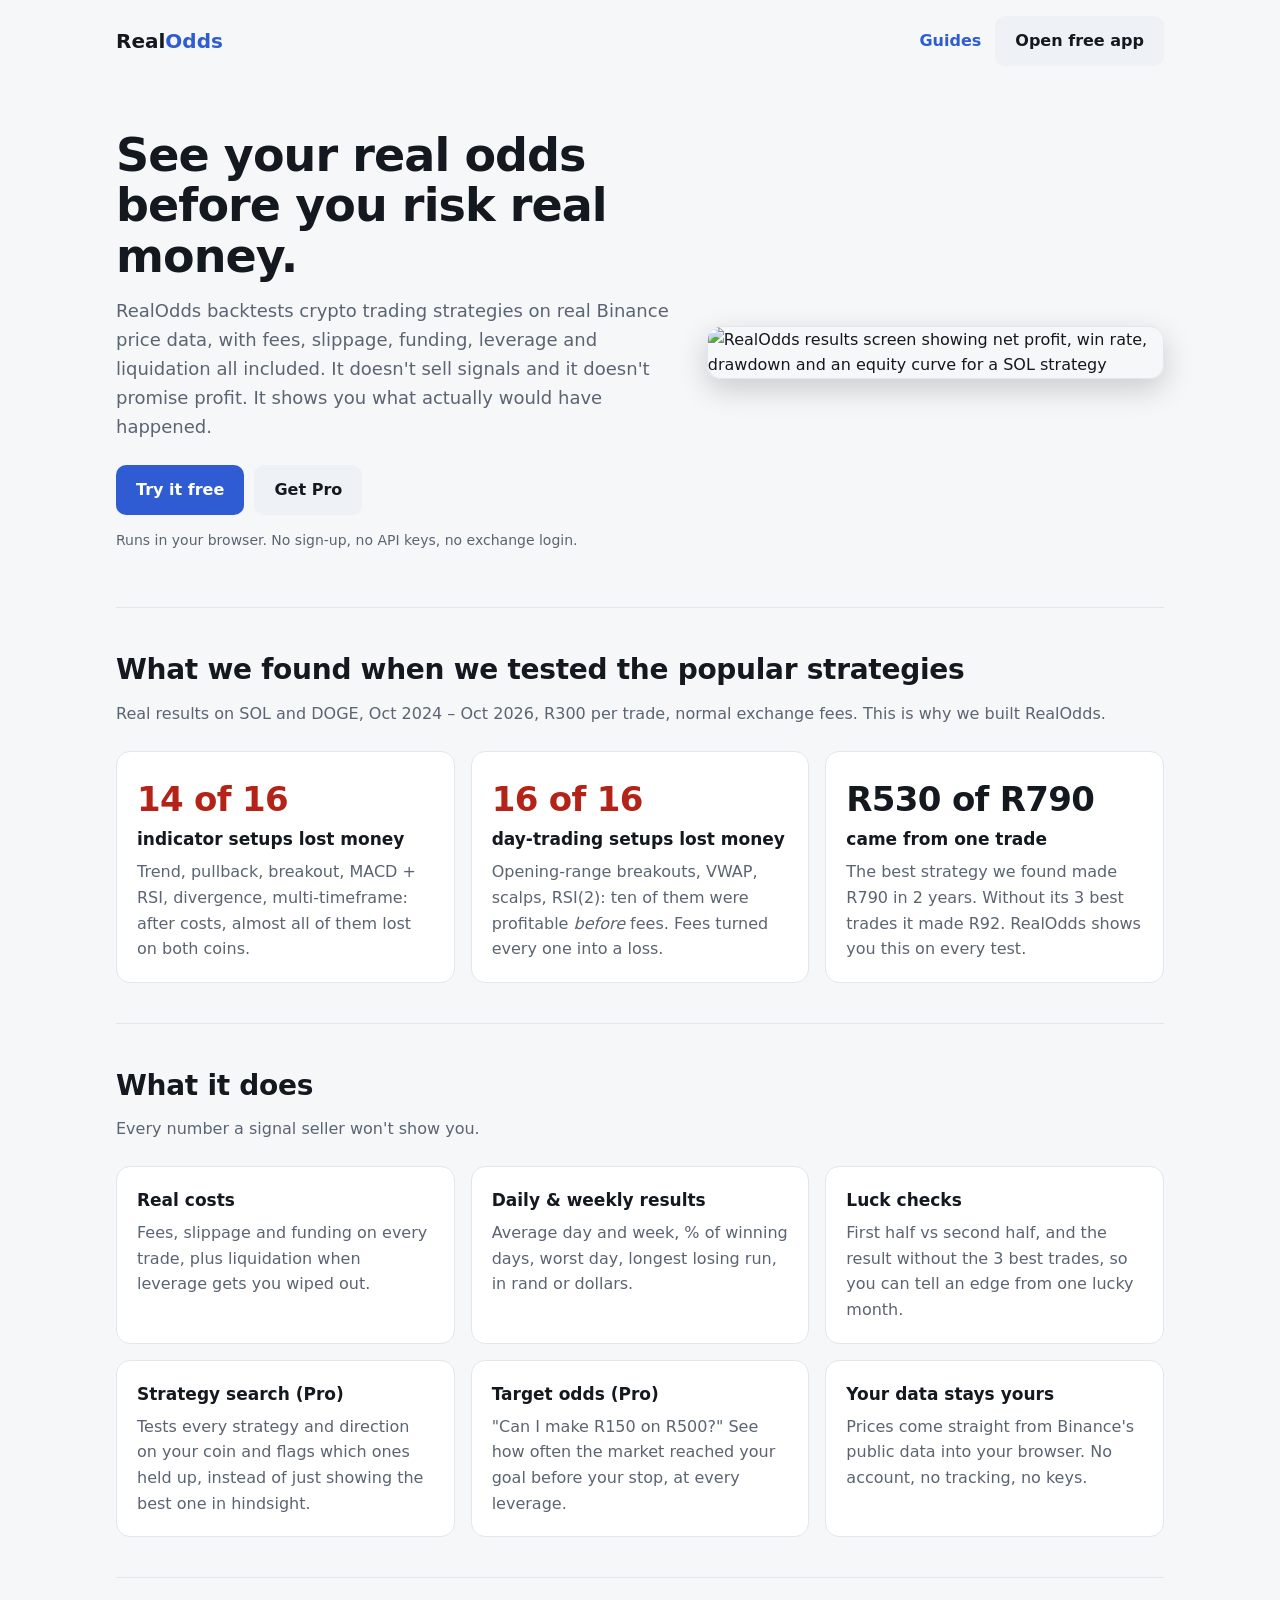
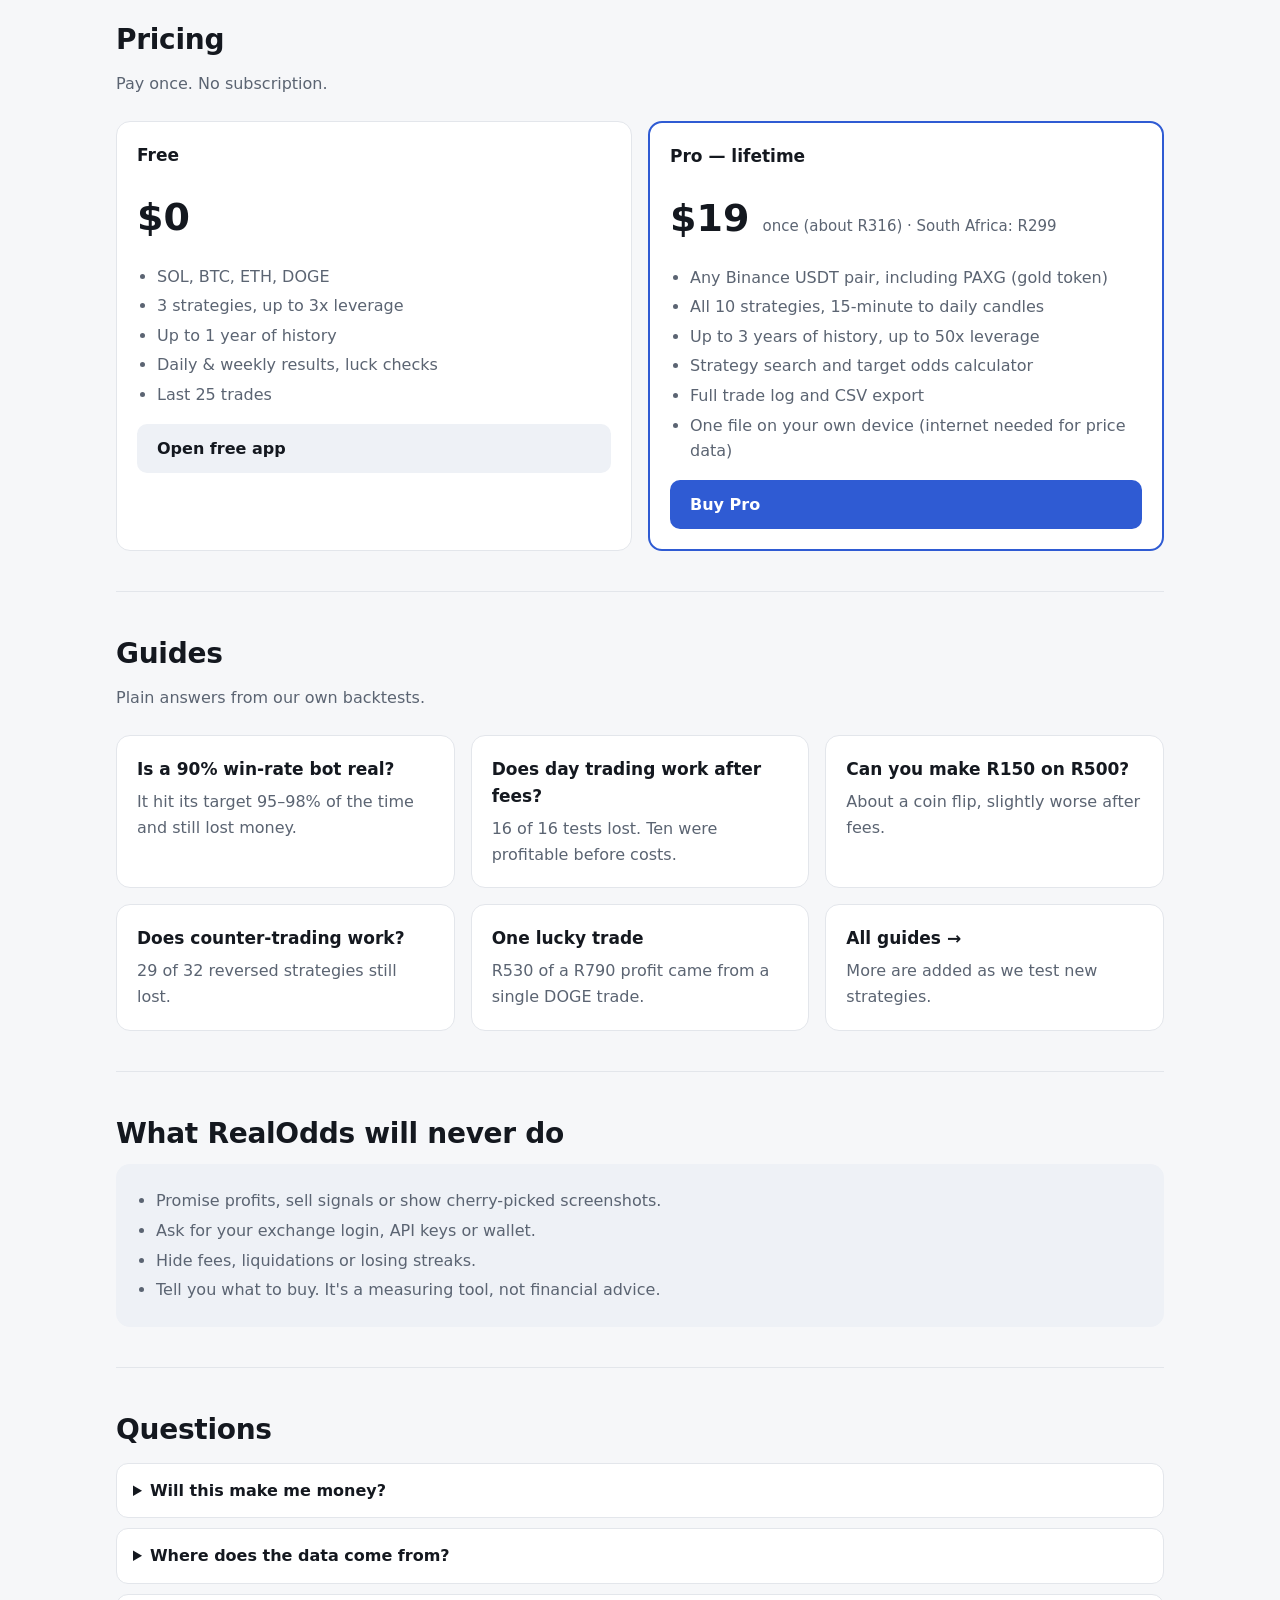
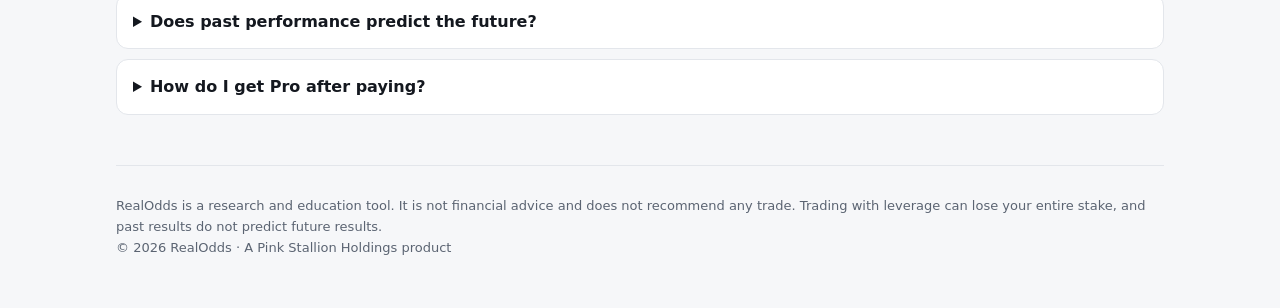
==== index.html @ 90343d5e "Add files via upload" ====
<!doctype html>
<html lang="en">
<head>
<meta charset="utf-8">
<meta name="viewport" content="width=device-width, initial-scale=1">
<title>RealOdds — Test Crypto Strategies</title>
<meta name="description" content="See your real odds before you risk real money. Backtest crypto strategies on real Binance data with fees, leverage and liquidation included. No profit claims.">
<meta property="og:title" content="RealOdds — see your real odds before you trade">
<meta property="og:description" content="Backtest crypto strategies on real market data with real fees, leverage and liquidation. Free to try.">
<meta property="og:image" content="assets/screenshot.jpg">
<style>
:root{--bg:#f6f7f9;--panel:#fff;--ink:#14181f;--muted:#5b6472;--line:#e3e6eb;--accent:#2f5bd3;--accent-ink:#fff;--good:#137a4b;--bad:#b42318;--chip:#eef1f6}
@media (prefers-color-scheme:dark){:root:not([data-theme="light"]){--bg:#0f1217;--panel:#171b22;--ink:#e8ebf0;--muted:#9aa3b2;--line:#2a303a;--accent:#6d8fff;--accent-ink:#0b0e13;--good:#3ccf8e;--bad:#ff6b5e;--chip:#222833}}
:root[data-theme="dark"]{--bg:#0f1217;--panel:#171b22;--ink:#e8ebf0;--muted:#9aa3b2;--line:#2a303a;--accent:#6d8fff;--accent-ink:#0b0e13;--good:#3ccf8e;--bad:#ff6b5e;--chip:#222833}
*{box-sizing:border-box}html,body{margin:0;background:var(--bg);color:var(--ink);font:16px/1.6 system-ui,-apple-system,"Segoe UI",Roboto,sans-serif}
.wrap{max-width:1080px;margin:0 auto;padding:0 16px}
nav{display:flex;justify-content:space-between;align-items:center;padding:16px 0}
.brand{font-weight:800;font-size:20px}.brand span{color:var(--accent)}
a{color:var(--accent)}
.btn{display:inline-block;background:var(--accent);color:var(--accent-ink);padding:12px 20px;border-radius:10px;font-weight:700;text-decoration:none}
.btn.ghost{background:var(--chip);color:var(--ink)}
.hero{padding:48px 0 32px;display:grid;grid-template-columns:1.1fr .9fr;gap:32px;align-items:center}
@media(max-width:860px){.hero{grid-template-columns:1fr;padding-top:24px}}
h1{font-size:clamp(30px,5vw,46px);line-height:1.1;margin:0 0 16px;letter-spacing:-.02em}
.lead{font-size:18px;color:var(--muted);margin:0 0 24px}
.shot{width:100%;border-radius:14px;border:1px solid var(--line);box-shadow:0 10px 30px rgba(0,0,0,.18)}
section{padding:40px 0;border-top:1px solid var(--line)}
h2{font-size:28px;margin:0 0 8px;letter-spacing:-.01em}.sub{color:var(--muted);margin:0 0 24px}
.grid3{display:grid;grid-template-columns:repeat(3,1fr);gap:16px}@media(max-width:860px){.grid3{grid-template-columns:1fr}}
.box{background:var(--panel);border:1px solid var(--line);border-radius:14px;padding:20px}
.box h3{margin:0 0 6px;font-size:17px}.box p{margin:0;color:var(--muted)}
.stat{font-size:34px;font-weight:800;letter-spacing:-.02em}.neg{color:var(--bad)}.pos{color:var(--good)}
.price{display:grid;grid-template-columns:1fr 1fr;gap:16px}@media(max-width:700px){.price{grid-template-columns:1fr}}
.price .box{display:flex;flex-direction:column;gap:12px}.price .box.pro{border:2px solid var(--accent)}
.amt{font-size:38px;font-weight:800}.amt small{font-size:15px;color:var(--muted);font-weight:500}
ul.ck{margin:0;padding-left:20px;color:var(--muted)}ul.ck li{margin:4px 0}
.no{background:var(--chip);border-radius:14px;padding:20px}
details{background:var(--panel);border:1px solid var(--line);border-radius:12px;padding:14px 16px;margin:10px 0}summary{font-weight:700;cursor:pointer}
footer{color:var(--muted);font-size:13px;padding:30px 0 50px;border-top:1px solid var(--line)}
</style>
</head>
<body>
<div class="wrap">
<nav><div class="brand">Real<span>Odds</span></div><div><a href="guides/index.html" style="margin-right:14px;font-weight:600;text-decoration:none">Guides</a><a class="btn ghost" href="app.html">Open free app</a></div></nav>

<div class="hero">
  <div>
    <h1>See your real odds before you risk real money.</h1>
    <p class="lead">RealOdds backtests crypto trading strategies on real Binance price data, with fees, slippage, funding, leverage and liquidation all included. It doesn't sell signals and it doesn't promise profit. It shows you what actually would have happened.</p>
    <a class="btn" href="app.html">Try it free</a>&nbsp; <a class="btn ghost" href="#pricing">Get Pro</a>
    <p class="sub" style="margin-top:14px;font-size:14px">Runs in your browser. No sign-up, no API keys, no exchange login.</p>
  </div>
  <img class="shot" src="assets/screenshot.jpg" alt="RealOdds results screen showing net profit, win rate, drawdown and an equity curve for a SOL strategy">
</div>

<section>
  <h2>What we found when we tested the popular strategies</h2>
  <p class="sub">Real results on SOL and DOGE, Oct 2024 – Oct 2026, R300 per trade, normal exchange fees. This is why we built RealOdds.</p>
  <div class="grid3">
    <div class="box"><div class="stat neg">14 of 16</div><h3>indicator setups lost money</h3><p>Trend, pullback, breakout, MACD + RSI, divergence, multi-timeframe: after costs, almost all of them lost on both coins.</p></div>
    <div class="box"><div class="stat neg">16 of 16</div><h3>day-trading setups lost money</h3><p>Opening-range breakouts, VWAP, scalps, RSI(2): ten of them were profitable <i>before</i> fees. Fees turned every one into a loss.</p></div>
    <div class="box"><div class="stat">R530 of R790</div><h3>came from one trade</h3><p>The best strategy we found made R790 in 2 years. Without its 3 best trades it made R92. RealOdds shows you this on every test.</p></div>
  </div>
</section>

<section>
  <h2>What it does</h2>
  <p class="sub">Every number a signal seller won't show you.</p>
  <div class="grid3">
    <div class="box"><h3>Real costs</h3><p>Fees, slippage and funding on every trade, plus liquidation when leverage gets you wiped out.</p></div>
    <div class="box"><h3>Daily &amp; weekly results</h3><p>Average day and week, % of winning days, worst day, longest losing run, in rand or dollars.</p></div>
    <div class="box"><h3>Luck checks</h3><p>First half vs second half, and the result without the 3 best trades, so you can tell an edge from one lucky month.</p></div>
    <div class="box"><h3>Strategy search <b>(Pro)</b></h3><p>Tests every strategy and direction on your coin and flags which ones held up, instead of just showing the best one in hindsight.</p></div>
    <div class="box"><h3>Target odds <b>(Pro)</b></h3><p>"Can I make R150 on R500?" See how often the market reached your goal before your stop, at every leverage.</p></div>
    <div class="box"><h3>Your data stays yours</h3><p>Prices come straight from Binance's public data into your browser. No account, no tracking, no keys.</p></div>
  </div>
</section>

<section id="pricing">
  <h2>Pricing</h2>
  <p class="sub">Pay once. No subscription.</p>
  <div class="price">
    <div class="box">
      <h3>Free</h3><div class="amt">$0</div>
      <ul class="ck"><li>SOL, BTC, ETH, DOGE</li><li>3 strategies, up to 3x leverage</li><li>Up to 1 year of history</li><li>Daily &amp; weekly results, luck checks</li><li>Last 25 trades</li></ul>
      <a class="btn ghost" href="app.html">Open free app</a>
    </div>
    <div class="box pro">
      <h3>Pro — lifetime</h3><div class="amt">$19 <small>once (about R316) · South Africa: R299</small></div>
      <ul class="ck"><li>Any Binance USDT pair, including PAXG (gold token)</li><li>All 10 strategies, 15-minute to daily candles</li><li>Up to 3 years of history, up to 50x leverage</li><li>Strategy search and target odds calculator</li><li>Full trade log and CSV export</li><li>One file on your own device (internet needed for price data)</li></ul>
      <a class="btn" href="https://payhip.com/b/1Trjc">Buy Pro</a>
    </div>
  </div>
</section>

<section id="guides">
  <h2>Guides</h2>
  <p class="sub">Plain answers from our own backtests.</p>
  <div class="grid3">
    <a class="box" style="text-decoration:none;color:inherit" href="guides/is-a-90-percent-win-rate-trading-bot-real.html"><h3>Is a 90% win-rate bot real?</h3><p>It hit its target 95–98% of the time and still lost money.</p></a>
    <a class="box" style="text-decoration:none;color:inherit" href="guides/do-crypto-day-trading-strategies-work-after-fees.html"><h3>Does day trading work after fees?</h3><p>16 of 16 tests lost. Ten were profitable before costs.</p></a>
    <a class="box" style="text-decoration:none;color:inherit" href="guides/can-you-make-r150-on-a-r500-trade.html"><h3>Can you make R150 on R500?</h3><p>About a coin flip, slightly worse after fees.</p></a>
    <a class="box" style="text-decoration:none;color:inherit" href="guides/does-counter-trading-a-losing-strategy-work.html"><h3>Does counter-trading work?</h3><p>29 of 32 reversed strategies still lost.</p></a>
    <a class="box" style="text-decoration:none;color:inherit" href="guides/one-lucky-trade-can-make-a-backtest-look-good.html"><h3>One lucky trade</h3><p>R530 of a R790 profit came from a single DOGE trade.</p></a>
    <a class="box" style="text-decoration:none;color:inherit" href="guides/index.html"><h3>All guides →</h3><p>More are added as we test new strategies.</p></a>
  </div>
</section>



<section>
  <h2>What RealOdds will never do</h2>
  <div class="no">
    <ul class="ck">
      <li>Promise profits, sell signals or show cherry-picked screenshots.</li>
      <li>Ask for your exchange login, API keys or wallet.</li>
      <li>Hide fees, liquidations or losing streaks.</li>
      <li>Tell you what to buy. It's a measuring tool, not financial advice.</li>
    </ul>
  </div>
</section>

<section>
  <h2>Questions</h2>
  <details><summary>Will this make me money?</summary><p>No tool can promise that, and we won't. RealOdds shows how a strategy actually performed on past data after costs. Most of the time the honest answer is that it lost, and knowing that before you trade is the point.</p></details>
  <details><summary>Where does the data come from?</summary><p>Binance's public spot market data (data-api.binance.vision), downloaded directly into your browser. Futures prices and funding rates differ slightly from these estimates.</p></details>
  <details><summary>Does past performance predict the future?</summary><p>No. That's why RealOdds splits every test into two halves and shows the result without the best trades. A strategy that only worked in one period, or because of one big trade, is probably luck.</p></details>
  <details><summary>How do I get Pro after paying?</summary><p>You receive a download link for the Pro file. Open it in any modern browser (Chrome, Edge, Firefox or Safari) on desktop or phone.</p></details>
</section>

<footer>
  RealOdds is a research and education tool. It is not financial advice and does not recommend any trade. Trading with leverage can lose your entire stake, and past results do not predict future results.<br>
  
  © 2026 RealOdds · A Pink Stallion Holdings product
</footer>
</div>
</body>
</html>
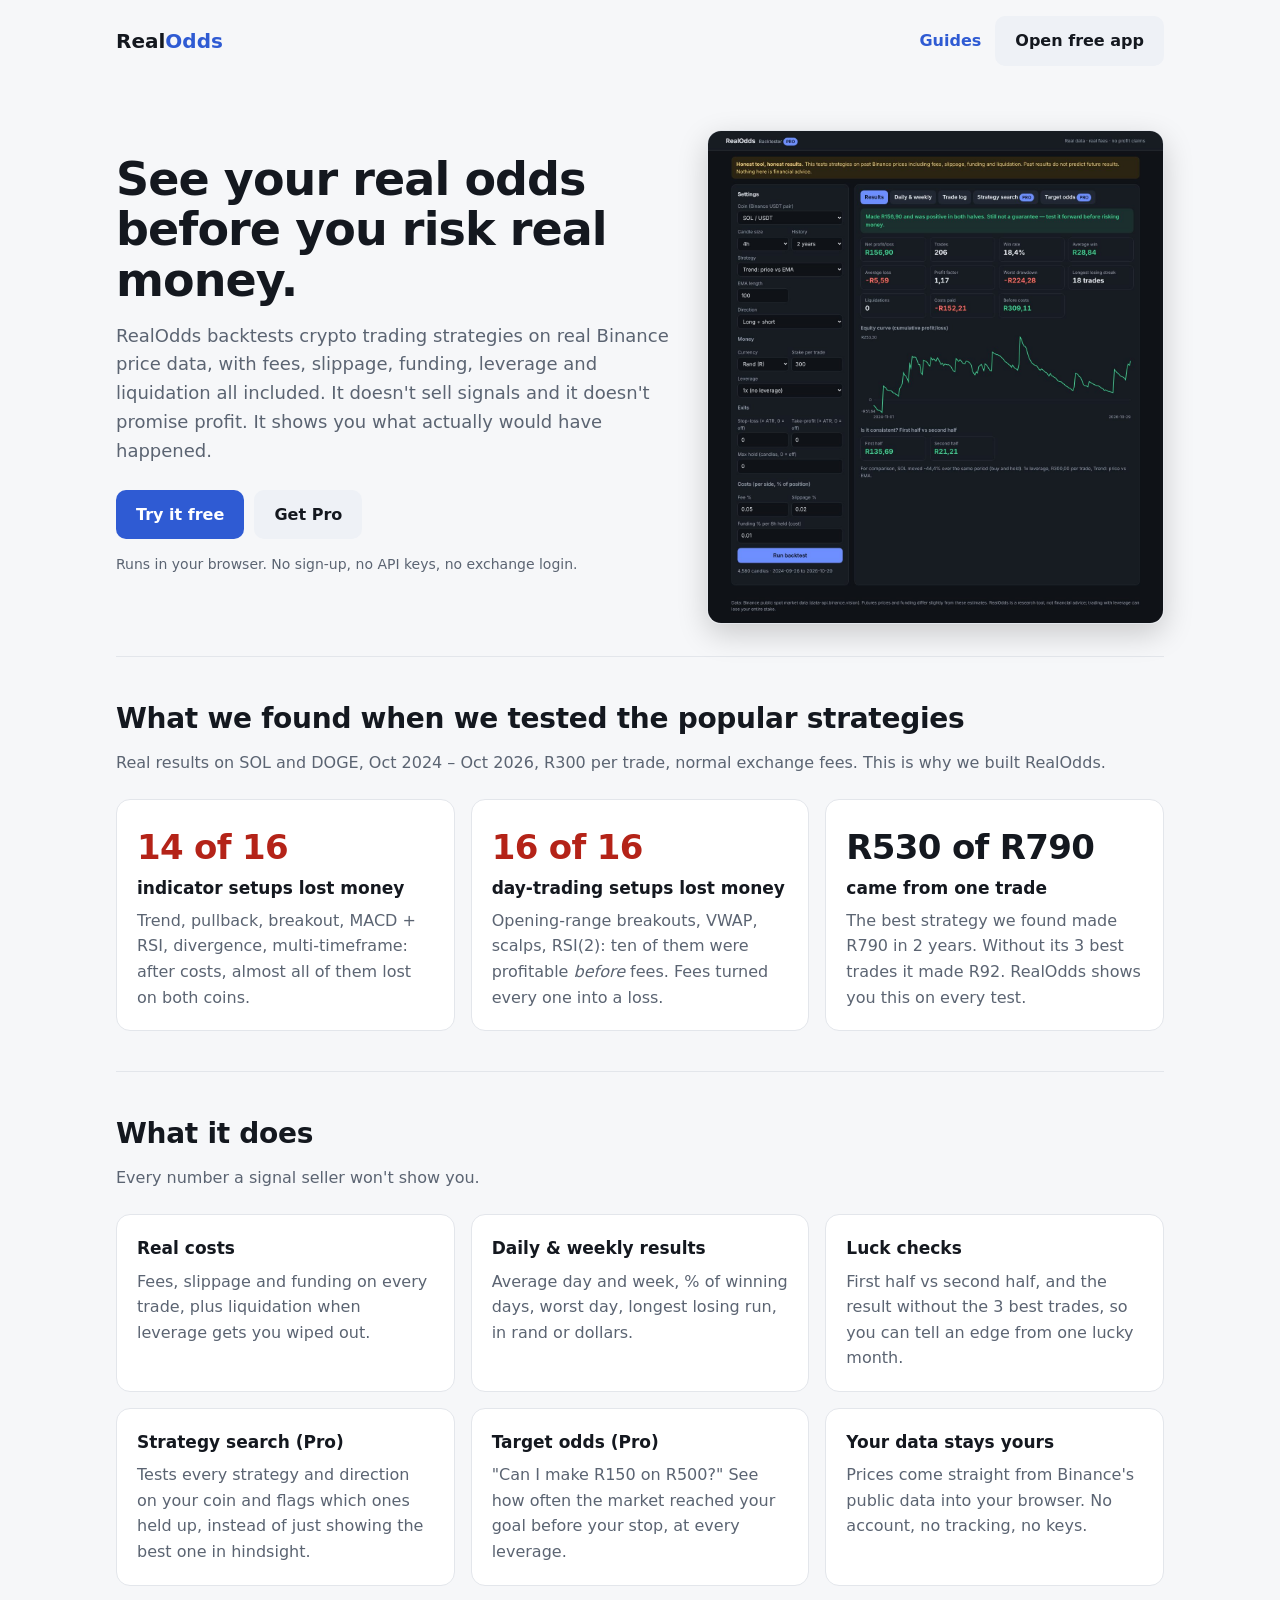
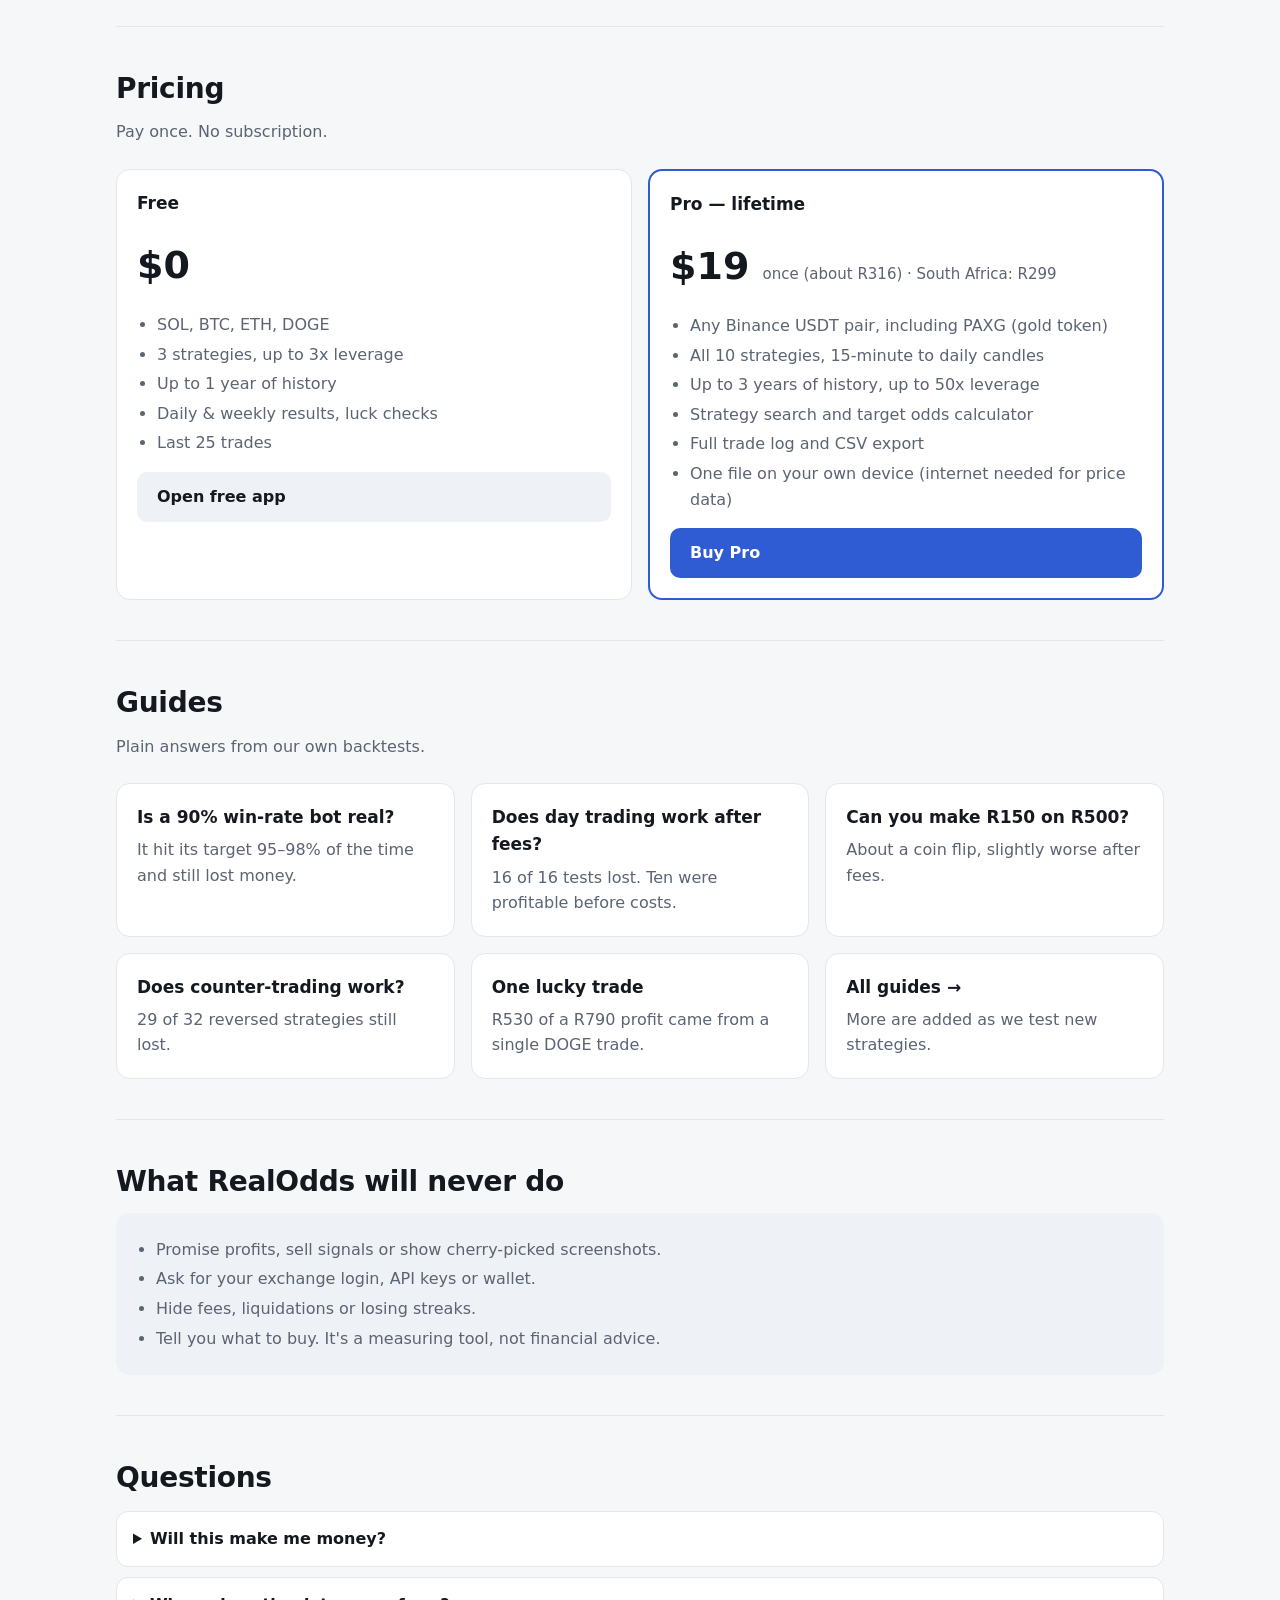
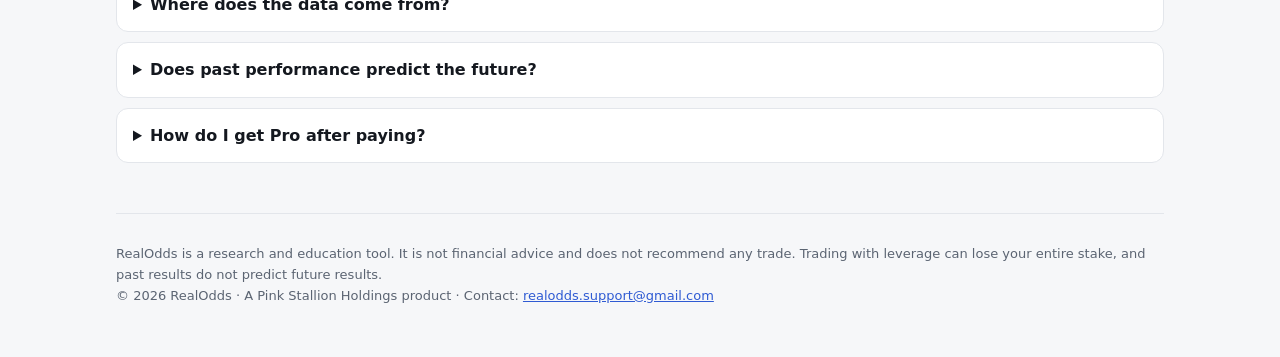
==== commit ffc1af01: "Update footer with support contact information Added contact email to footer for support inquiries." ====
--- a/index.html
+++ b/index.html
@@ -131,7 +131,7 @@
 <footer>
   RealOdds is a research and education tool. It is not financial advice and does not recommend any trade. Trading with leverage can lose your entire stake, and past results do not predict future results.<br>
   
-  © 2026 RealOdds · A Pink Stallion Holdings product
+  © 2026 RealOdds · A Pink Stallion Holdings product   · Contact: <a href="mailto:realodds.support@gmail.com">realodds.support@gmail.com</a>
 </footer>
 </div>
 </body>
